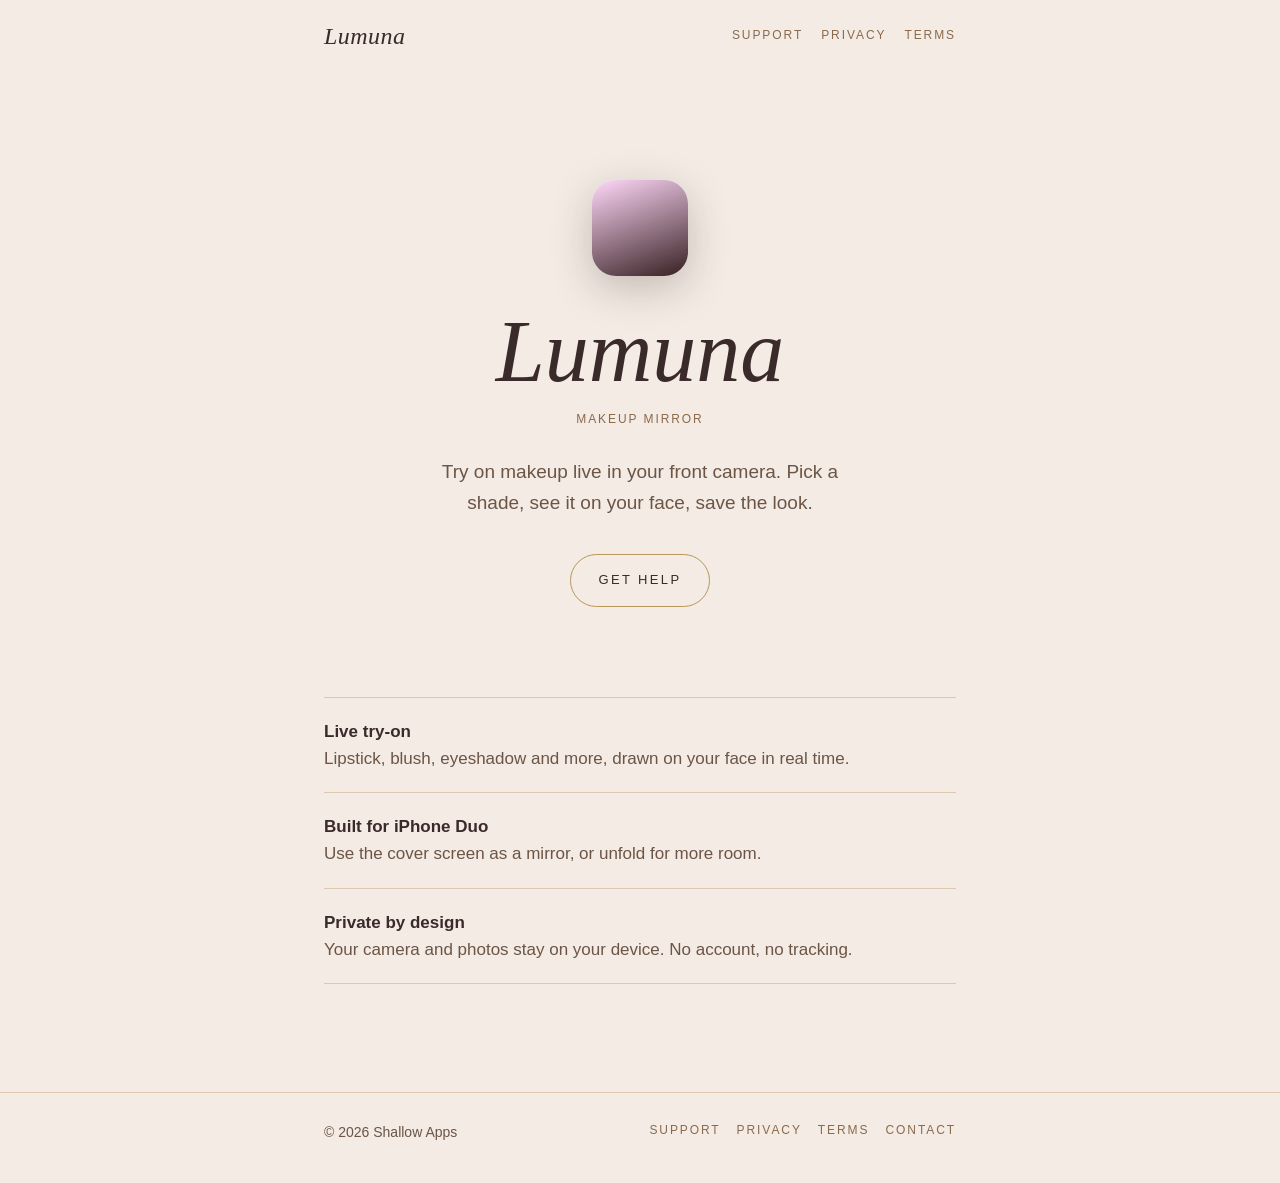
==== index.html @ ab829758 "Add Lumuna landing, privacy, terms and support pages Co-Authored-By: Claude Opus 5.5 <noreply@anthro" ====
<!doctype html>
<html lang="en">
<head>
  <meta charset="utf-8">
  <meta name="viewport" content="width=device-width, initial-scale=1">
  <title>Lumuna – Makeup Mirror</title>
  <meta name="description" content="Lumuna is a makeup mirror for iPhone. Try on makeup live with your front camera.">
  <meta name="theme-color" content="#F3EBE4" media="(prefers-color-scheme: light)">
  <meta name="theme-color" content="#141014" media="(prefers-color-scheme: dark)">
  <link rel="stylesheet" href="/style.css">
</head>
<body>
  <header>
    <div class="wrap">
      <a class="wordmark" href="/">Lumuna</a>
      <nav>
        <a href="/support/">Support</a>
        <a href="/privacy/">Privacy</a>
        <a href="/terms/">Terms</a>
      </nav>
    </div>
  </header>
  <main>
    <section class="hero wrap">
      <div class="mark" aria-hidden="true"></div>
      <h1>Lumuna</h1>
      <span class="caps">Makeup Mirror</span>
      <p>Try on makeup live in your front camera. Pick a shade, see it on your face, save the look.</p>
      <a class="pill" href="/support/">Get help</a>
    </section>
    <section class="wrap">
      <ul class="features">
        <li><strong>Live try-on</strong>Lipstick, blush, eyeshadow and more, drawn on your face in real time.</li>
        <li><strong>Built for iPhone Duo</strong>Use the cover screen as a mirror, or unfold for more room.</li>
        <li><strong>Private by design</strong>Your camera and photos stay on your device. No account, no tracking.</li>
      </ul>
    </section>
  </main>
  <footer>
    <div class="wrap">
      <span>&copy; 2026 Shallow Apps</span>
      <nav>
        <a href="/support/">Support</a>
        <a href="/privacy/">Privacy</a>
        <a href="/terms/">Terms</a>
        <a href="mailto:contact@shallowapps.com">Contact</a>
      </nav>
    </div>
  </footer>
</body>
</html>
---- style.css ----
:root {
  --screen: #F3EBE4;
  --surface: #EDE1D8;
  --ink: #3A2A2A;
  --body: #6B5546;
  --muted: #8A6A4A;
  --rim: #B8975A;
  --line: rgba(184, 151, 90, 0.4);
  color-scheme: light dark;
}

@media (prefers-color-scheme: dark) {
  :root {
    --screen: #141014;
    --surface: #231B20;
    --ink: #FFFFFF;
    --body: rgba(255, 255, 255, 0.72);
    --muted: rgba(255, 255, 255, 0.6);
    --rim: #F06AA8;
    --line: rgba(255, 255, 255, 0.18);
  }
}

* { box-sizing: border-box; }

html { -webkit-text-size-adjust: 100%; }

body {
  margin: 0;
  background: var(--screen);
  color: var(--body);
  font: 17px/1.6 -apple-system, BlinkMacSystemFont, "SF Pro Text", "Helvetica Neue", Arial, sans-serif;
  min-height: 100vh;
  display: flex;
  flex-direction: column;
}

a { color: var(--ink); text-decoration-color: var(--rim); text-underline-offset: 3px; }
a:hover { color: var(--rim); }

.wrap { width: 100%; max-width: 680px; margin: 0 auto; padding: 0 24px; }

/* Header */
header { padding: 24px 0; }
header .wrap { display: flex; align-items: center; justify-content: space-between; gap: 16px; }
.wordmark {
  font: italic 500 24px/1 "New York", "Iowan Old Style", Georgia, serif;
  color: var(--ink);
  text-decoration: none;
  letter-spacing: 0.02em;
}
nav { display: flex; gap: 18px; flex-wrap: wrap; }
nav a, .caps {
  font-size: 12px;
  font-weight: 500;
  letter-spacing: 0.16em;
  text-transform: uppercase;
  color: var(--muted);
  text-decoration: none;
}
nav a[aria-current="page"], nav a:hover { color: var(--ink); }

main { flex: 1; }

/* Home */
.hero { text-align: center; padding: 12vh 0 10vh; }
.hero .mark {
  width: 96px; height: 96px; margin: 0 auto 32px;
  border-radius: 24px;
  background: linear-gradient(160deg, #FFD8F9, #372022);
  box-shadow: 0 12px 40px rgba(58, 42, 42, 0.25);
}
.hero h1 {
  margin: 0;
  font: italic 500 clamp(52px, 12vw, 88px)/1 "New York", "Iowan Old Style", Georgia, serif;
  color: var(--ink);
}
.hero .caps { display: block; margin-top: 14px; }
.hero p { max-width: 440px; margin: 28px auto 36px; font-size: 19px; }
.pill {
  display: inline-block;
  padding: 15px 28px;
  border: 1px solid var(--rim);
  border-radius: 999px;
  font-size: 13px; font-weight: 500; letter-spacing: 0.18em; text-transform: uppercase;
  color: var(--ink); text-decoration: none;
}
.pill:hover { background: var(--surface); color: var(--ink); }

.features { list-style: none; padding: 0; margin: 0 0 12vh; border-top: 1px solid var(--line); }
.features li { padding: 20px 0; border-bottom: 1px solid var(--line); }
.features strong { display: block; color: var(--ink); font-weight: 600; }

/* Documents */
.doc { padding: 32px 0 72px; }
.doc h1 {
  margin: 0 0 6px;
  font: italic 500 44px/1.1 "New York", "Iowan Old Style", Georgia, serif;
  color: var(--ink);
}
.doc .updated { margin: 0 0 40px; }
.doc h2 {
  margin: 40px 0 8px;
  font-size: 13px; font-weight: 600; letter-spacing: 0.14em; text-transform: uppercase;
  color: var(--ink);
}
.doc ul { padding-left: 20px; }
.doc li { margin: 6px 0; }

.contact {
  margin: 8px 0 32px;
  padding: 24px;
  background: var(--surface);
  border-radius: 22px;
}
.contact strong { display: block; color: var(--ink); margin-bottom: 4px; }

details { border-bottom: 1px solid var(--line); padding: 16px 0; }
details:first-of-type { border-top: 1px solid var(--line); }
summary { cursor: pointer; color: var(--ink); font-weight: 500; list-style: none; }
summary::-webkit-details-marker { display: none; }
summary::after { content: "+"; float: right; color: var(--rim); }
details[open] summary::after { content: "−"; }
details p { margin: 10px 0 0; }

/* Footer */
footer { border-top: 1px solid var(--line); padding: 28px 0 40px; font-size: 14px; }
footer .wrap { display: flex; justify-content: space-between; gap: 16px; flex-wrap: wrap; }
footer nav { gap: 16px; }
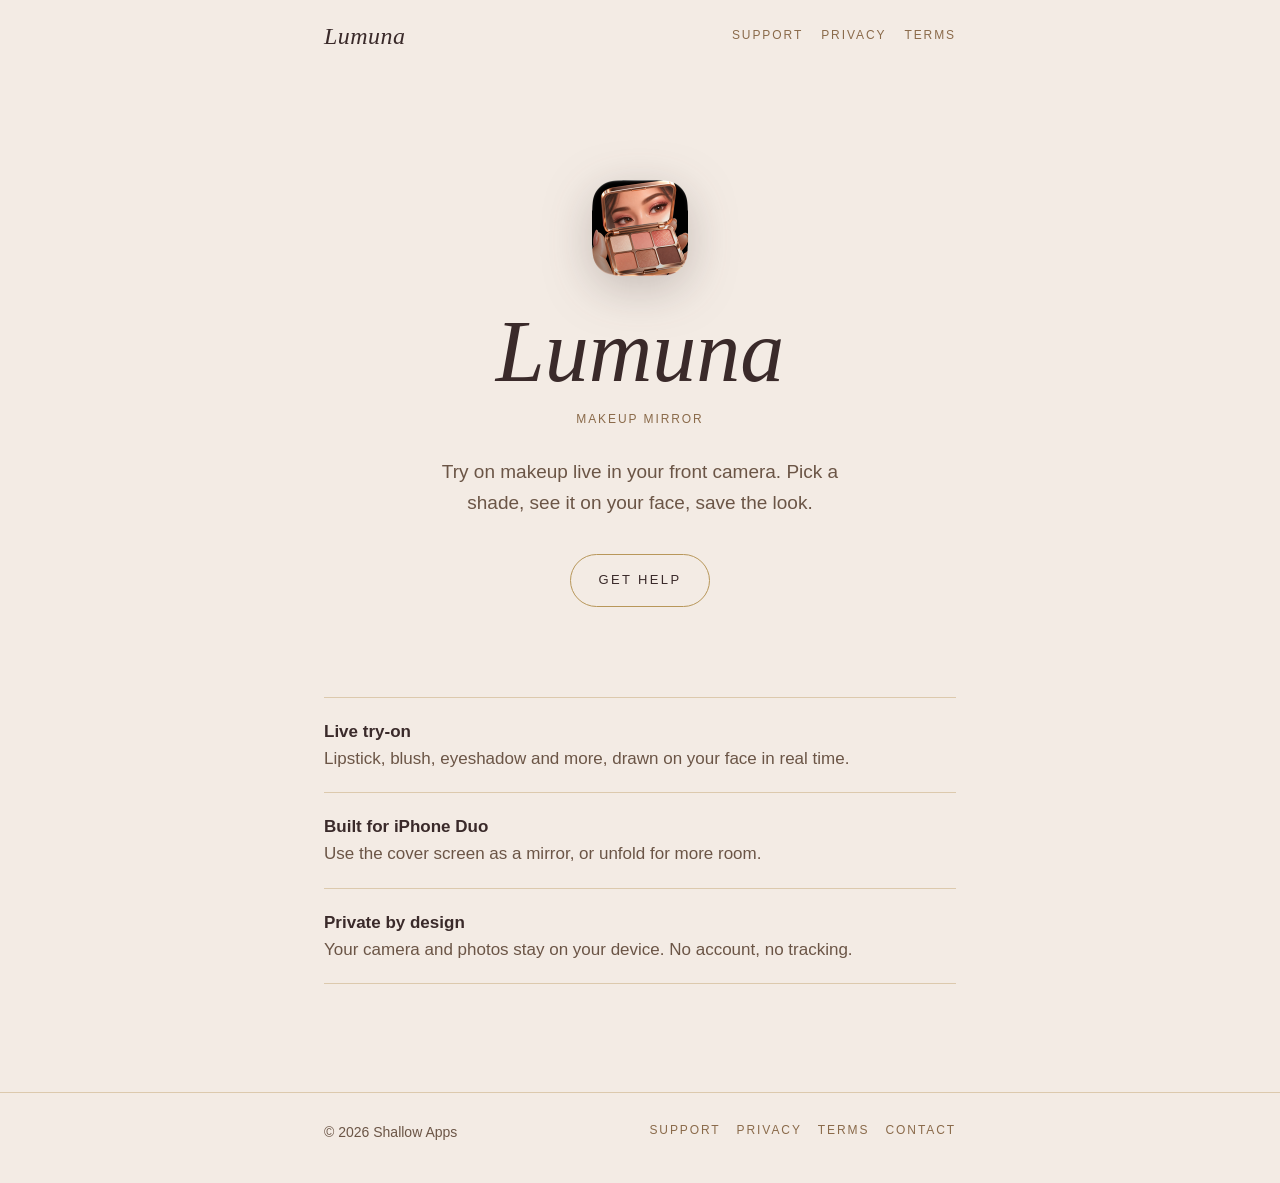
==== commit 175623ec: "Update app icon" ====
--- a/index.html
+++ b/index.html
@@ -7,26 +7,38 @@
   <meta name="description" content="Lumuna is a makeup mirror for iPhone. Try on makeup live with your front camera.">
   <meta name="theme-color" content="#F3EBE4" media="(prefers-color-scheme: light)">
   <meta name="theme-color" content="#141014" media="(prefers-color-scheme: dark)">
-  <link rel="stylesheet" href="/style.css">
+  <link rel="canonical" href="https://lumuna.app/">
+  <link rel="icon" type="image/png" sizes="32x32" href="/icons/icon-32.png">
+  <link rel="icon" type="image/png" sizes="192x192" href="/icons/icon-192.png">
+  <link rel="apple-touch-icon" href="/apple-touch-icon.png">
+  <meta property="og:type" content="website">
+  <meta property="og:site_name" content="Lumuna">
+  <meta property="og:title" content="Lumuna – Makeup Mirror">
+  <meta property="og:description" content="Try on makeup live with your iPhone's front camera. Private by design.">
+  <meta property="og:url" content="https://lumuna.app/">
+  <meta property="og:image" content="https://lumuna.app/icons/icon-512.png">
+  <meta name="twitter:card" content="summary">
+  <link rel="stylesheet" href="style.css">
 </head>
 <body>
   <header>
     <div class="wrap">
-      <a class="wordmark" href="/">Lumuna</a>
+      <a class="wordmark" href="#">Lumuna</a>
       <nav>
-        <a href="/support/">Support</a>
-        <a href="/privacy/">Privacy</a>
-        <a href="/terms/">Terms</a>
+        <a href="#support">Support</a>
+        <a href="#privacy">Privacy</a>
+        <a href="#terms">Terms</a>
       </nav>
     </div>
   </header>
   <main>
+    <div id="home">
     <section class="hero wrap">
-      <div class="mark" aria-hidden="true"></div>
+      <img class="mark" src="icons/icon-192.png" srcset="icons/icon-192.png 2x, icons/icon-288.png 3x" width="96" height="96" alt="">
       <h1>Lumuna</h1>
       <span class="caps">Makeup Mirror</span>
       <p>Try on makeup live in your front camera. Pick a shade, see it on your face, save the look.</p>
-      <a class="pill" href="/support/">Get help</a>
+      <a class="pill" href="#support">Get help</a>
     </section>
     <section class="wrap">
       <ul class="features">
@@ -35,17 +47,141 @@
         <li><strong>Private by design</strong>Your camera and photos stay on your device. No account, no tracking.</li>
       </ul>
     </section>
+
+    </div>
+    <article id="support" class="doc wrap">
+      <h1>Support</h1>
+      <p class="updated caps">We're here to help</p>
+
+      <div class="contact">
+        <strong>Contact us</strong>
+        Email <a href="mailto:contact@shallowapps.com?subject=Lumuna%20Support">contact@shallowapps.com</a>. Tell us your device and iOS version, and we'll get back to you as soon as we can.
+      </div>
+
+      <h2>Common questions</h2>
+      <details>
+        <summary>The mirror is black or asks for the camera</summary>
+        <p>Lumuna needs the camera to show makeup on your face. Open the Settings app, go to Privacy &amp; Security &rarr; Camera, and turn on Lumuna.</p>
+      </details>
+      <details>
+        <summary>I can't save photos to my library</summary>
+        <p>Open the Settings app, go to Privacy &amp; Security &rarr; Photos &rarr; Lumuna, and allow adding photos.</p>
+      </details>
+      <details>
+        <summary>The makeup doesn't line up with my face</summary>
+        <p>Face the camera in good, even light and keep your whole face in view. Turning on the face guide in Lumuna's Settings helps you line up.</p>
+      </details>
+      <details>
+        <summary>Are my photos uploaded anywhere?</summary>
+        <p>No. Everything happens on your device. See our <a href="#privacy">Privacy Policy</a>.</p>
+      </details>
+      <details>
+        <summary>How do I delete my photos?</summary>
+        <p>In Lumuna, open Settings and tap Delete all photos, or delete them one by one in your library. Copies saved to Photos stay there.</p>
+      </details>
+    </article>
+
+    <article id="privacy" class="doc wrap">
+      <h1>Privacy Policy</h1>
+      <p class="updated caps">Last updated October 27, 2026</p>
+
+      <p>Lumuna is made by Shallow Apps. This policy explains what happens to your information when you use the Lumuna app and this website. In short: Lumuna works entirely on your device, and we don't collect your data.</p>
+
+      <h2>Camera</h2>
+      <p>Lumuna uses your front camera to show makeup on your face in real time. Face tracking and makeup rendering happen on your device. Camera images are never uploaded, stored by us, or shared with anyone.</p>
+
+      <h2>Face data</h2>
+      <p>To place makeup, Lumuna finds points on your face, such as the outline of your lips and eyes, in each camera frame. This happens on your device, frame by frame, in memory only. Lumuna doesn't save these points, doesn't use them to identify you, and never sends them to us or anyone else. They are discarded as soon as the frame is drawn.</p>
+
+      <h2>Photos</h2>
+      <p>Photos you take are kept inside the app on your device. If you choose to save a photo, Lumuna asks for permission to add it to your photo library. Lumuna only adds photos; it does not read your existing library.</p>
+
+      <h2>What we don't collect</h2>
+      <ul>
+        <li>No account or sign-in.</li>
+        <li>No analytics, advertising, or tracking.</li>
+        <li>No personal information, face data, or images sent to us or to third parties.</li>
+      </ul>
+
+      <h2>Settings</h2>
+      <p>Your preferences, such as timer sound or default intensity, are stored on your device only.</p>
+
+      <h2>Deleting your data</h2>
+      <p>You can delete all photos from Settings in the app, or delete the app to remove everything it stored. Copies you saved to Photos stay there until you remove them.</p>
+
+      <h2>Emailing us</h2>
+      <p>If you email support, we receive your email address and whatever you include in your message. We use it only to reply to you, and we don't share it.</p>
+
+      <h2>Children</h2>
+      <p>Lumuna doesn't knowingly collect information from anyone, including children.</p>
+
+      <h2>This website</h2>
+      <p>This site doesn't use cookies or analytics. Our hosting provider may keep standard server logs, such as IP addresses, for security and reliability.</p>
+
+      <h2>Changes</h2>
+      <p>If this policy changes, we'll update this page and the date above.</p>
+
+      <h2>Contact</h2>
+      <p>Questions about privacy? Email <a href="mailto:contact@shallowapps.com">contact@shallowapps.com</a>.</p>
+    </article>
+
+    <article id="terms" class="doc wrap">
+      <h1>Terms of Use</h1>
+      <p class="updated caps">Last updated October 27, 2026</p>
+
+      <p>These terms apply to the Lumuna app and this website, made by Shallow Apps. By using Lumuna, you agree to them.</p>
+
+      <h2>Using Lumuna</h2>
+      <p>Lumuna is for personal, non-commercial use. You may not copy, modify, reverse engineer, or resell the app, except where the law allows.</p>
+
+      <h2>Virtual try-on</h2>
+      <p>Lumuna shows a digital preview of makeup. Colors and results on screen can differ from real products because of lighting, display, and skin tone. Lumuna isn't cosmetic, medical, or dermatological advice.</p>
+
+      <h2>Your content</h2>
+      <p>Photos you create belong to you. They stay on your device, and you're responsible for how you share them.</p>
+
+      <h2>App Store</h2>
+      <p>If you downloaded Lumuna from the App Store, Apple's <a href="https://www.apple.com/legal/internet-services/itunes/dev/stdeula/">Licensed Application End User License Agreement</a> also applies. Apple isn't responsible for the app or its support.</p>
+
+      <h2>Open source</h2>
+      <p>Lumuna uses open-source software, including OpenMakeupSDK (MIT), three.js (MIT) and MediaPipe Face Mesh (Apache 2.0). Their licenses are listed in the app under Settings &rarr; Open Source.</p>
+
+      <h2>No warranty</h2>
+      <p>Lumuna is provided &ldquo;as is&rdquo; without warranties of any kind. To the extent the law allows, Shallow Apps isn't liable for any indirect or consequential damages from using the app.</p>
+
+      <h2>Changes</h2>
+      <p>We may update these terms. If we do, we'll change the date above. Continuing to use Lumuna means you accept the updated terms.</p>
+
+      <h2>Contact</h2>
+      <p>Email <a href="mailto:contact@shallowapps.com">contact@shallowapps.com</a>.</p>
+    </article>
+
   </main>
   <footer>
     <div class="wrap">
       <span>&copy; 2026 Shallow Apps</span>
       <nav>
-        <a href="/support/">Support</a>
-        <a href="/privacy/">Privacy</a>
-        <a href="/terms/">Terms</a>
+        <a href="#support">Support</a>
+        <a href="#privacy">Privacy</a>
+        <a href="#terms">Terms</a>
         <a href="mailto:contact@shallowapps.com">Contact</a>
       </nav>
     </div>
   </footer>
+  <script>
+    const titles = { support: "Support", privacy: "Privacy Policy", terms: "Terms of Use" };
+    function show() {
+      const id = location.hash.slice(1);
+      const page = titles[id] && document.getElementById(id) ? id : "";
+      document.title = page ? `${titles[page]} – Lumuna` : "Lumuna – Makeup Mirror";
+      document.querySelectorAll("header nav a").forEach(a => {
+        if (page && a.hash === `#${page}`) a.setAttribute("aria-current", "page");
+        else a.removeAttribute("aria-current");
+      });
+      window.scrollTo(0, 0);
+    }
+    addEventListener("hashchange", show);
+    show();
+  </script>
 </body>
 </html>
--- a/style.css
+++ b/style.css
@@ -65,10 +65,9 @@
 /* Home */
 .hero { text-align: center; padding: 12vh 0 10vh; }
 .hero .mark {
+  display: block;
   width: 96px; height: 96px; margin: 0 auto 32px;
-  border-radius: 24px;
-  background: linear-gradient(160deg, #FFD8F9, #372022);
-  box-shadow: 0 12px 40px rgba(58, 42, 42, 0.25);
+  filter: drop-shadow(0 12px 24px rgba(58, 42, 42, 0.25));
 }
 .hero h1 {
   margin: 0;
@@ -91,8 +90,10 @@
 .features li { padding: 20px 0; border-bottom: 1px solid var(--line); }
 .features strong { display: block; color: var(--ink); font-weight: 600; }
 
-/* Documents */
-.doc { padding: 32px 0 72px; }
+/* Documents: one page, the #hash picks which section shows */
+.doc { display: none; padding: 32px 0 72px; }
+.doc:target { display: block; }
+main:has(.doc:target) #home { display: none; }
 .doc h1 {
   margin: 0 0 6px;
   font: italic 500 44px/1.1 "New York", "Iowan Old Style", Georgia, serif;
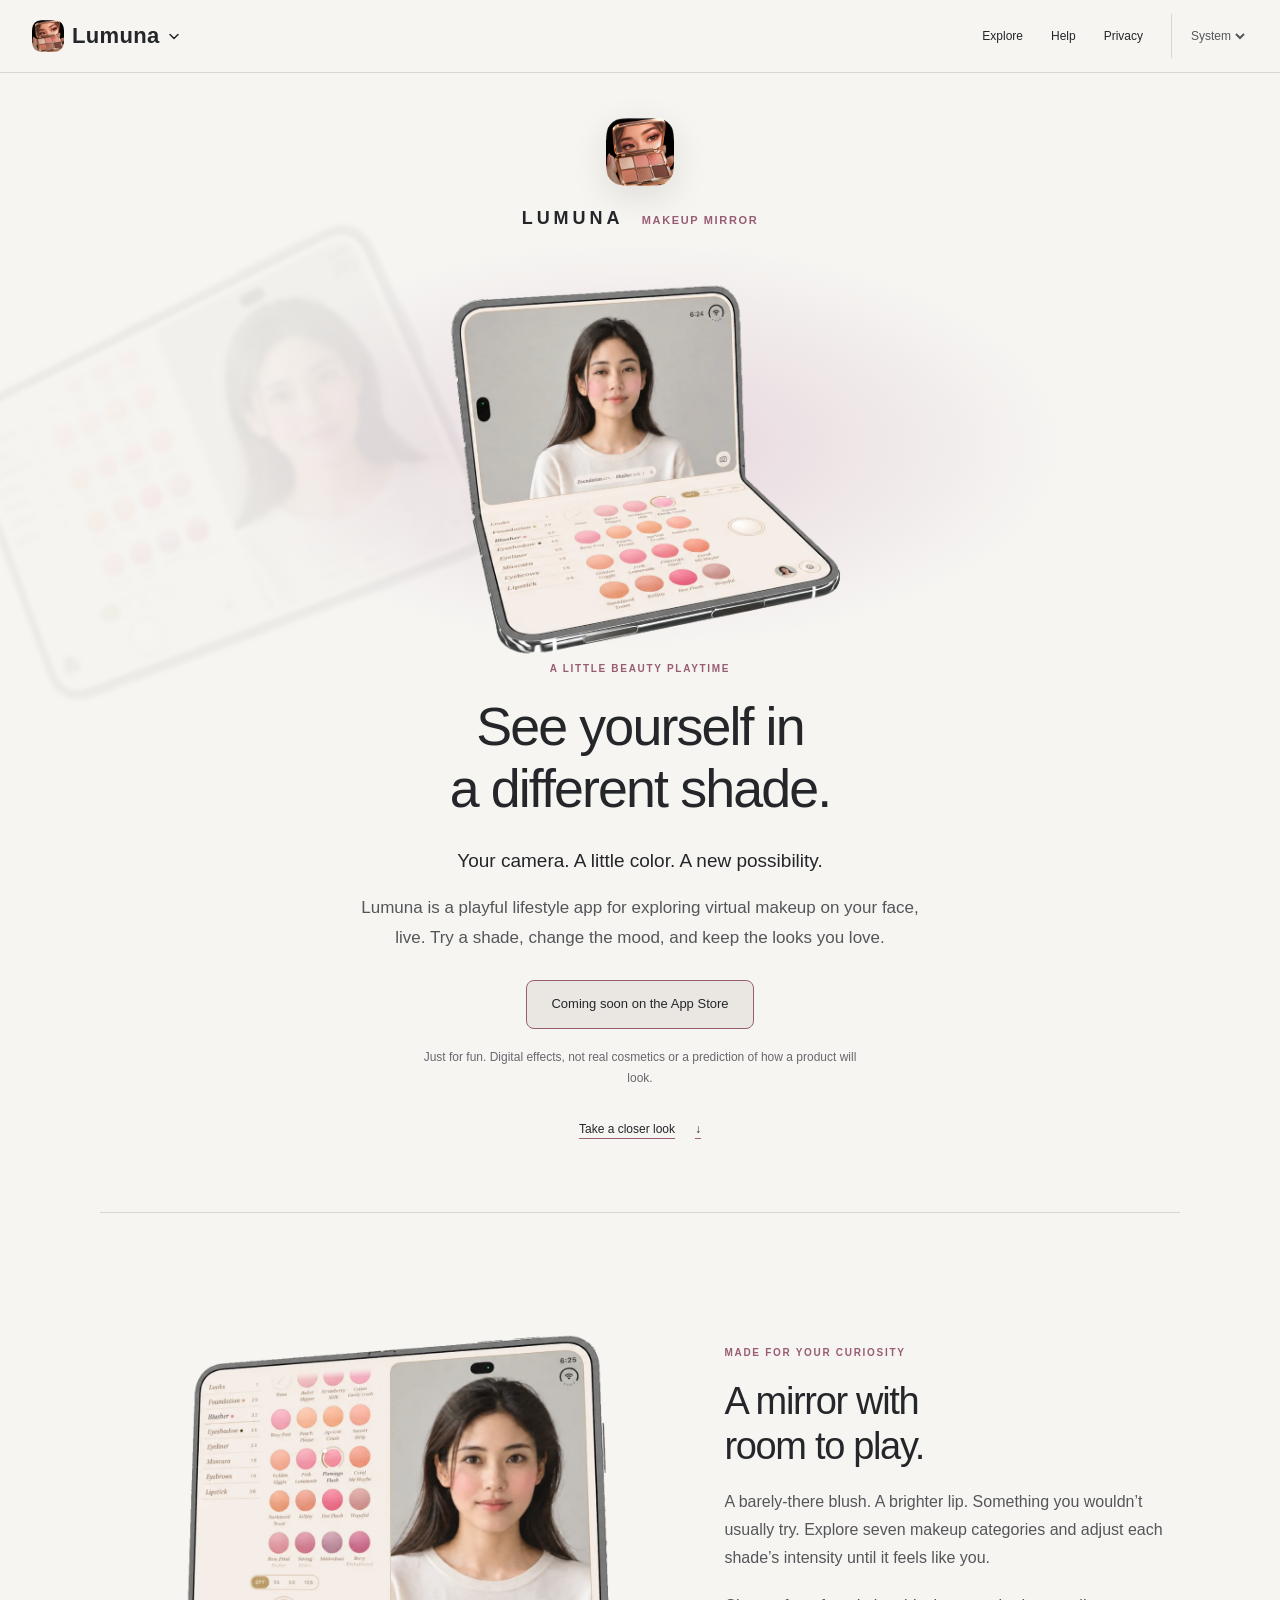
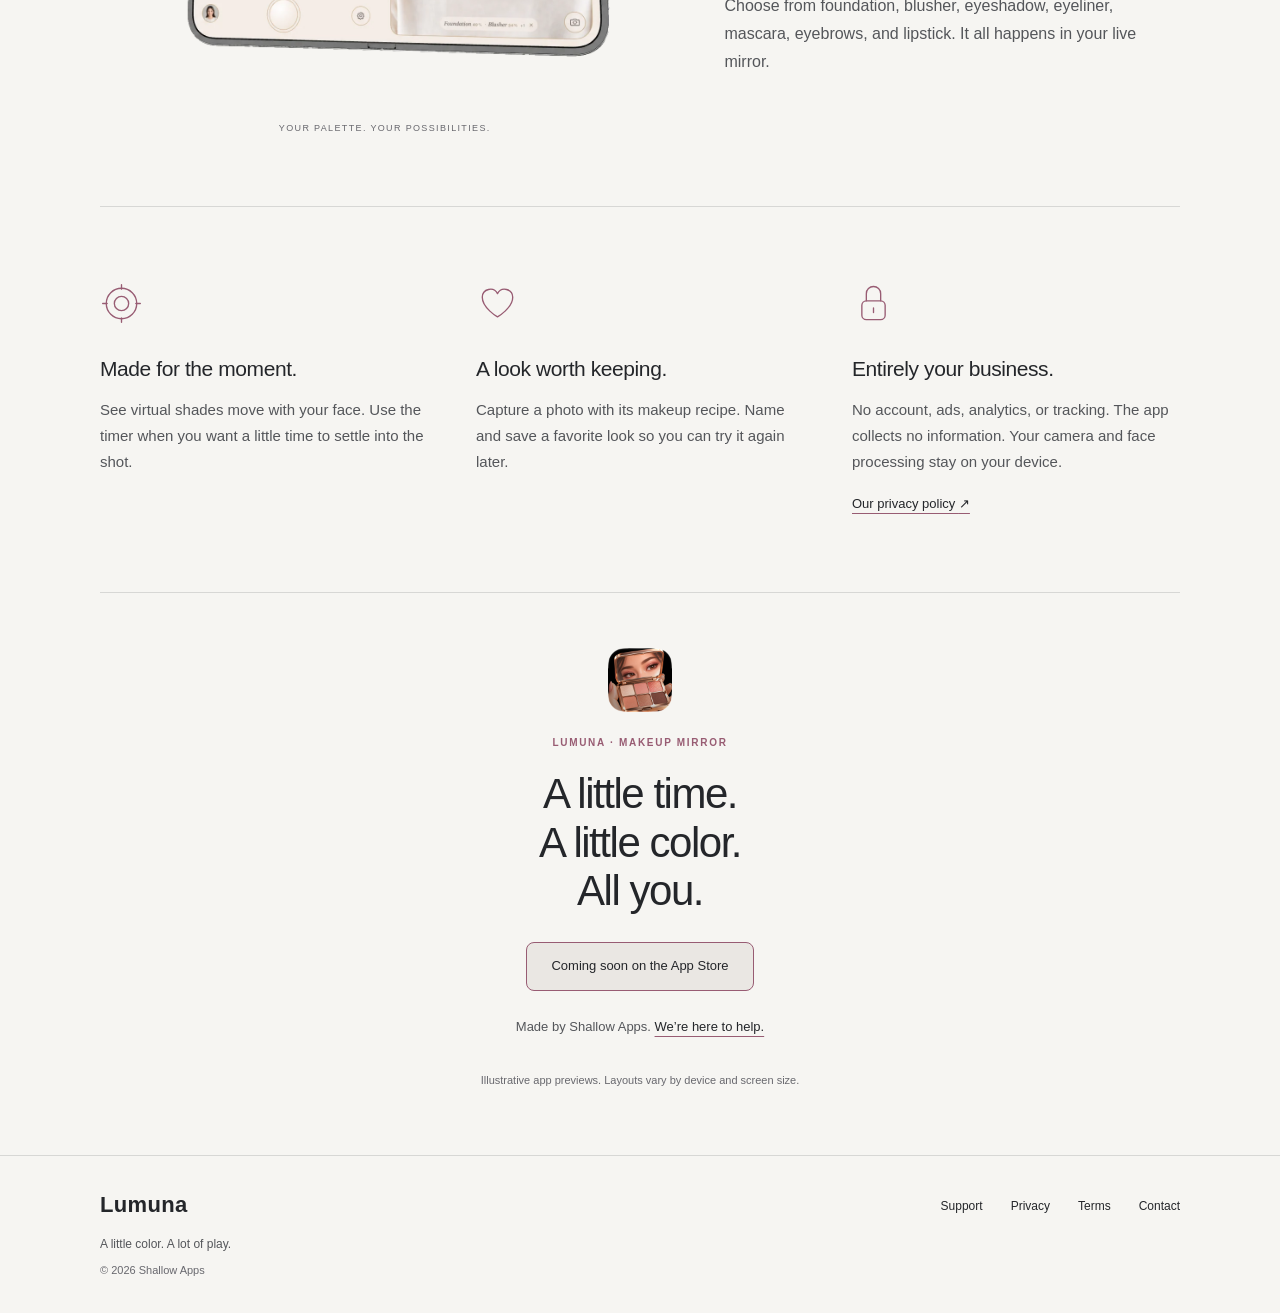
==== commit 676e5dc8: "Landing Page 'Lumuna'" ====
--- a/index.html
+++ b/index.html
@@ -2,55 +2,80 @@
 <html lang="en">
 <head>
   <meta charset="utf-8">
+  <meta http-equiv="Content-Security-Policy" content="default-src 'none'; script-src 'self' 'sha256-WwriBcG8TZg32TJzwABdgFGZcWc98t1c5sJ4yyo5FBg='; style-src 'self'; img-src 'self'; connect-src 'none'; object-src 'none'; base-uri 'none'; form-action 'none'; frame-src 'none'">
   <meta name="viewport" content="width=device-width, initial-scale=1">
-  <title>Lumuna – Makeup Mirror</title>
-  <meta name="description" content="Lumuna is a makeup mirror for iPhone. Try on makeup live with your front camera.">
-  <meta name="theme-color" content="#F3EBE4" media="(prefers-color-scheme: light)">
-  <meta name="theme-color" content="#141014" media="(prefers-color-scheme: dark)">
+  <title>Lumuna — Virtual Makeup Mirror for iPhone</title>
+  <meta name="description" content="Lumuna is a playful lifestyle app for iPhone. Have fun with virtual makeup effects in your live mirror.">
+  <meta name="theme-color" content="#f6f5f2" media="(prefers-color-scheme: light)">
+  <meta name="theme-color" content="#0d1011" media="(prefers-color-scheme: dark)">
   <link rel="canonical" href="https://lumuna.app/">
-  <link rel="icon" type="image/png" sizes="32x32" href="/icons/icon-32.png">
-  <link rel="icon" type="image/png" sizes="192x192" href="/icons/icon-192.png">
-  <link rel="apple-touch-icon" href="/apple-touch-icon.png">
+  <link rel="icon" type="image/png" sizes="32x32" href="icons/icon-32.png">
+  <link rel="icon" type="image/png" sizes="192x192" href="icons/icon-192.png">
+  <link rel="apple-touch-icon" href="apple-touch-icon.png">
   <meta property="og:type" content="website">
   <meta property="og:site_name" content="Lumuna">
-  <meta property="og:title" content="Lumuna – Makeup Mirror">
-  <meta property="og:description" content="Try on makeup live with your iPhone's front camera. Private by design.">
+  <meta property="og:title" content="Lumuna — Virtual Makeup Mirror for iPhone">
+  <meta property="og:description" content="A little beauty playtime. Explore virtual makeup effects in your live mirror, privately on your device.">
   <meta property="og:url" content="https://lumuna.app/">
-  <meta property="og:image" content="https://lumuna.app/icons/icon-512.png">
-  <meta name="twitter:card" content="summary">
+  <meta property="og:image" content="https://lumuna.app/images/hands-free.webp">
+  <meta property="og:image:width" content="1586">
+  <meta property="og:image:height" content="992">
+  <meta property="og:image:alt" content="Lumuna virtual makeup mirror on a folded phone">
+  <meta property="og:locale" content="en_US">
+  <meta name="twitter:card" content="summary_large_image">
+  <meta name="twitter:title" content="Lumuna — Virtual Makeup Mirror for iPhone">
+  <meta name="twitter:description" content="A playful lifestyle app for exploring virtual makeup live. Coming soon to the App Store.">
+  <meta name="twitter:image" content="https://lumuna.app/images/hands-free.webp">
+  <meta name="twitter:image:alt" content="Lumuna virtual makeup mirror on a folded phone">
+  <meta name="robots" content="index, follow, max-image-preview:large">
+  <meta name="referrer" content="no-referrer">
+  <script src="theme.js"></script>
   <link rel="stylesheet" href="style.css">
+  <script src="site.js" defer></script>
+  <script type="application/ld+json">{"@context":"https://schema.org","@type":"WebSite","name":"Lumuna","url":"https://lumuna.app/","description":"A playful virtual makeup mirror for iPhone. Coming soon to the App Store.","publisher":{"@type":"Organization","@id":"https://shallowapps.com/#organization","name":"ShallowApps","url":"https://shallowapps.com/"},"@id":"https://lumuna.app/#website"}</script>
+  <script src="app-menu.js" defer></script>
 </head>
 <body>
+  <a class="skip-link" href="#main">Skip to content</a>
   <header>
-    <div class="wrap">
-      <a class="wordmark" href="#">Lumuna</a>
-      <nav>
-        <a href="#support">Support</a>
-        <a href="#privacy">Privacy</a>
-        <a href="#terms">Terms</a>
+    <div class="wrap header-inner">
+      <details class="app-selector">
+        <summary><img class="app-trigger-icon" src="icons/icon-192.png" alt="" width="32" height="32"><span class="wordmark">Lumuna</span><svg class="app-chevron" width="12" height="12" viewBox="0 0 12 12" fill="none" aria-hidden="true"><path d="M2 4.5l4 4 4-4" stroke="currentColor" stroke-width="1.5" stroke-linecap="round" stroke-linejoin="round"/></svg></summary>
+        <div class="app-menu" aria-label="Our apps">
+          <a href="https://shallowapps.com/"><img src="icons/shallowapps-icon.png" alt="" width="44" height="44"><span><strong>ShallowApps</strong><small>The studio</small></span></a>
+          <div class="app-menu-children">
+            <a href="https://shallowtv.com/"><img src="icons/shallowtv-icon.png" alt="" width="44" height="44"><span><strong>ShallowTV</strong><small>Native IPTV player</small></span></a>
+            <a href="https://shallowapps.com/streamline"><img src="icons/streamline-icon.png" alt="" width="44" height="44"><span><strong>Streamline</strong><small>M3U playlist editor</small></span></a>
+            <a href="https://lumuna.app/" aria-current="page"><img src="icons/icon-192.png" alt="" width="44" height="44"><span><strong>LUMUNA</strong><small>Virtual makeup mirror</small></span></a>
+          </div>
+        </div>
+      </details>
+      <nav aria-label="Main navigation">
+        <a href="#explore">Explore</a><a href="#support">Help</a><a href="#privacy">Privacy</a>
       </nav>
+      <label class="theme-control"><span class="sr-only">Appearance</span><select id="theme" aria-label="Appearance"><option value="system">System</option><option value="light">Light</option><option value="dark">Dark</option></select></label>
     </div>
   </header>
-  <main>
+  <main id="main" tabindex="-1">
     <div id="home">
-    <section class="hero wrap">
-      <img class="mark" src="icons/icon-192.png" srcset="icons/icon-192.png 2x, icons/icon-288.png 3x" width="96" height="96" alt="">
-      <h1>Lumuna</h1>
-      <span class="caps">Makeup Mirror</span>
-      <p>Try on makeup live in your front camera. Pick a shade, see it on your face, save the look.</p>
-      <a class="pill" href="#support">Get help</a>
-    </section>
-    <section class="wrap">
-      <ul class="features">
-        <li><strong>Live try-on</strong>Lipstick, blush, eyeshadow and more, drawn on your face in real time.</li>
-        <li><strong>Built for iPhone Duo</strong>Use the cover screen as a mirror, or unfold for more room.</li>
-        <li><strong>Private by design</strong>Your camera and photos stay on your device. No account, no tracking.</li>
-      </ul>
-    </section>
-
+      <section class="hero" aria-labelledby="hero-title">
+        <div class="hero-brand"><img src="icons/icon-192.png" width="68" height="68" alt=""><p>LUMUNA <span>MAKEUP MIRROR</span></p></div>
+        <div class="hero-stage"><div class="halo"></div><img class="background-device" src="images/more-room.webp" width="1586" height="992" alt=""><img class="main-device" src="images/hands-free.webp" width="1586" height="992" alt="Lumuna on a partially folded phone with a live mirror above the virtual makeup palette" fetchpriority="high"></div>
+        <div class="hero-description wrap"><p class="eyebrow">A LITTLE BEAUTY PLAYTIME</p><h1 id="hero-title">See yourself in<br>a different shade.</h1><p class="hero-intro">Your camera. A little color. A new possibility.</p><p class="hero-body">Lumuna is a playful lifestyle app for exploring virtual makeup on your face, live. Try a shade, change the mood, and keep the looks you love.</p><span class="coming-soon">Coming soon on the App Store</span><p class="fine-print">Just for fun. Digital effects, not real cosmetics or a prediction of how a product will look.</p><a class="explore-link" href="#explore">Take a closer look <span aria-hidden="true">↓</span></a></div>
+      </section>
+      <section id="explore" class="product-story wrap" aria-labelledby="explore-title">
+        <div class="story-image reveal"><img src="images/more-room.webp" width="1586" height="992" loading="lazy" alt="Lumuna’s expanded layout, with a full shade palette beside the live makeup mirror"><span>YOUR PALETTE. YOUR POSSIBILITIES.</span></div>
+        <div class="story-copy"><p class="eyebrow">MADE FOR YOUR CURIOSITY</p><h2 id="explore-title">A mirror with<br>room to play.</h2><p>A barely-there blush. A brighter lip. Something you wouldn’t usually try. Explore seven makeup categories and adjust each shade’s intensity until it feels like you.</p><p>Choose from foundation, blusher, eyeshadow, eyeliner, mascara, eyebrows, and lipstick. It all happens in your live mirror.</p></div>
+      </section>
+      <section class="features wrap" aria-label="Lumuna features">
+        <article class="feature reveal"><svg viewBox="0 0 48 48" aria-hidden="true"><circle cx="24" cy="24" r="17"/><circle cx="24" cy="24" r="8"/><path d="M24 3v5M24 40v5M3 24h5M40 24h5"/></svg><h2>Made for the moment.</h2><p>See virtual shades move with your face. Use the timer when you want a little time to settle into the shot.</p></article>
+        <article class="feature reveal"><svg viewBox="0 0 48 48" aria-hidden="true"><path d="M24 39S7 29 7 17a9 9 0 0 1 17-4 9 9 0 0 1 17 4c0 12-17 22-17 22Z"/></svg><h2>A look worth keeping.</h2><p>Capture a photo with its makeup recipe. Name and save a favorite look so you can try it again later.</p></article>
+        <article class="feature reveal"><svg viewBox="0 0 48 48" aria-hidden="true"><rect x="11" y="21" width="26" height="21" rx="5"/><path d="M16 21v-8a8 8 0 0 1 16 0v8M24 29v5"/></svg><h2>Entirely your business.</h2><p>No account, ads, analytics, or tracking. The app collects no information. Your camera and face processing stay on your device.</p><a href="#privacy">Our privacy policy <span aria-hidden="true">↗</span></a></article>
+      </section>
+      <section class="closing wrap" aria-labelledby="closing-title"><img src="icons/icon-192.png" width="64" height="64" alt="" loading="lazy"><p class="eyebrow">LUMUNA · MAKEUP MIRROR</p><h2 id="closing-title">A little time.<br>A little color.<br>All you.</h2><span class="coming-soon">Coming soon on the App Store</span><p class="closing-help">Made by Shallow Apps. <a href="#support">We’re here to help.</a></p><p class="preview-note">Illustrative app previews. Layouts vary by device and screen size.</p></section>
     </div>
     <article id="support" class="doc wrap">
-      <h1>Support</h1>
+      <a class="back-link" href="#home">← Back to Lumuna</a><p class="eyebrow">A little guidance</p><h1>Here to help.</h1>
       <p class="updated caps">We're here to help</p>
 
       <div class="contact">
@@ -59,6 +84,11 @@
       </div>
 
       <h2>Common questions</h2>
+      <details><summary>When can I get Lumuna?</summary><p>Lumuna is coming soon to the App Store.</p></details>
+      <details><summary>Is this real makeup or a cosmetic product simulator?</summary><p>No. Lumuna is a playful lifestyle app, like a little beauty toy for your camera. The makeup is a digital effect for fun and self-expression. It does not apply real cosmetics or predict how a particular product will look on your skin.</p></details>
+      <details><summary>How do I try a shade or change its intensity?</summary><p>Choose a makeup category and tap a shade. Adjust its intensity to soften or build the effect. Choose None in that category to remove it. Settings → Default intensities controls how strong newly applied makeup starts.</p></details>
+      <details><summary>How do I save a look for later?</summary><p>Take a photo with makeup applied, then choose Save look from the photo’s menu and give it a name. Your saved look keeps the makeup recipe so you can use it again.</p></details>
+      <details><summary>Can I share a photo?</summary><p>Open a photo and use the share action, or save a copy to your photo library. Nothing is shared automatically; you choose the destination.</p></details>
       <details>
         <summary>The mirror is black or asks for the camera</summary>
         <p>Lumuna needs the camera to show makeup on your face. Open the Settings app, go to Privacy &amp; Security &rarr; Camera, and turn on Lumuna.</p>
@@ -73,50 +103,52 @@
       </details>
       <details>
         <summary>Are my photos uploaded anywhere?</summary>
-        <p>No. Everything happens on your device. See our <a href="#privacy">Privacy Policy</a>.</p>
+        <p>Lumuna does not upload your camera feed or kept photos to our servers. You can choose to export or share a photo; your device’s backup and photo-sync settings may also apply. See our <a href="#privacy">Privacy Policy</a>.</p>
       </details>
       <details>
         <summary>How do I delete my photos?</summary>
-        <p>In Lumuna, open Settings and tap Delete all photos, or delete them one by one in your library. Copies saved to Photos stay there.</p>
+        <p>In Lumuna, open Settings and tap Delete all photos, or delete them one by one in your library. Saved looks are managed separately. Copies exported to Photos or shared elsewhere stay there until you remove them.</p>
       </details>
     </article>
 
     <article id="privacy" class="doc wrap">
-      <h1>Privacy Policy</h1>
-      <p class="updated caps">Last updated October 27, 2026</p>
-
-      <p>Lumuna is made by Shallow Apps. This policy explains what happens to your information when you use the Lumuna app and this website. In short: Lumuna works entirely on your device, and we don't collect your data.</p>
+      <a class="back-link" href="#home">← Back to Lumuna</a><p class="eyebrow">Your mirror. Your privacy.</p><h1>Privacy Policy</h1>
+      <p class="updated caps">Last updated November 2, 2026</p>
+
+      <p>Lumuna is made by Shallow Apps. The Lumuna app does not collect any information about you. We do not collect, receive, or store your camera feed, photos, face data, saved looks, or usage information. All camera processing and makeup rendering happen on your device.</p>
+
+      <div class="contact privacy-promise"><strong>No data collected by the app.</strong>No account. No analytics. No ads. No tracking. Your mirror and your looks stay with you.</div>
 
       <h2>Camera</h2>
-      <p>Lumuna uses your front camera to show makeup on your face in real time. Face tracking and makeup rendering happen on your device. Camera images are never uploaded, stored by us, or shared with anyone.</p>
+      <p>Lumuna uses your front camera to show makeup on your face in real time. Face tracking and makeup rendering happen on your device. The live camera feed is not uploaded to or stored by Shallow Apps. Photos are exported or shared only when you choose those actions.</p>
 
       <h2>Face data</h2>
-      <p>To place makeup, Lumuna finds points on your face, such as the outline of your lips and eyes, in each camera frame. This happens on your device, frame by frame, in memory only. Lumuna doesn't save these points, doesn't use them to identify you, and never sends them to us or anyone else. They are discarded as soon as the frame is drawn.</p>
+      <p>To place makeup, Lumuna finds points on your face, such as the outline of your lips and eyes, in each camera frame. This happens on your device, frame by frame, in memory only. Lumuna doesn't save these points, doesn't use them to identify you, and never sends them to us or anyone else. They are used transiently for the live preview and are not saved with your photos.</p>
 
       <h2>Photos</h2>
-      <p>Photos you take are kept inside the app on your device. If you choose to save a photo, Lumuna asks for permission to add it to your photo library. Lumuna only adds photos; it does not read your existing library.</p>
+      <p>Photos you keep, their makeup recipes, and your saved looks are stored inside the app on your device. Where available, a photo without makeup is also kept for comparison. If you choose to save a photo, Lumuna asks for permission to add it to your photo library. Lumuna requests add-only access; it does not read your existing library. If you use the share action, the photo is passed to the destination you choose. Exported or shared copies are then subject to that service’s settings and policies, including any photo-library sync you have enabled.</p>
 
       <h2>What we don't collect</h2>
       <ul>
         <li>No account or sign-in.</li>
         <li>No analytics, advertising, or tracking.</li>
-        <li>No personal information, face data, or images sent to us or to third parties.</li>
+        <li>No collection of personal information, face landmarks, photos, or app usage information.</li>
       </ul>
 
       <h2>Settings</h2>
-      <p>Your preferences, such as timer sound or default intensity, are stored on your device only.</p>
+      <p>Your preferences, such as timer sound or default intensity, are stored locally. App files may also be included in device backups according to your system settings; Lumuna does not operate a cloud storage service.</p>
 
       <h2>Deleting your data</h2>
-      <p>You can delete all photos from Settings in the app, or delete the app to remove everything it stored. Copies you saved to Photos stay there until you remove them.</p>
-
-      <h2>Emailing us</h2>
-      <p>If you email support, we receive your email address and whatever you include in your message. We use it only to reply to you, and we don't share it.</p>
+      <p>You can delete individual photos in the app’s library, delete all photos from Settings, and remove saved looks separately. Deleting all photos does not delete your saved looks. Deleting the app removes its local data; backups are managed through your device or backup service. Copies you saved to Photos stay there until you remove them.</p>
+
+      <h2>If you choose to contact support</h2>
+      <p>The app does not collect contact information. If you separately choose to email support, we receive your email address and whatever you include in your message. We use it only to reply to you, and we don't share it.</p>
 
       <h2>Children</h2>
       <p>Lumuna doesn't knowingly collect information from anyone, including children.</p>
 
       <h2>This website</h2>
-      <p>This site doesn't use cookies or analytics. Our hosting provider may keep standard server logs, such as IP addresses, for security and reliability.</p>
+      <p>This site doesn't use analytics or tracking cookies. If you choose a light or dark appearance, that preference is saved in your browser’s local storage. Choosing System clears the saved preference. Fonts and preview images are served with the site. Our hosting provider may keep standard server logs, such as IP addresses, for security and reliability.</p>
 
       <h2>Changes</h2>
       <p>If this policy changes, we'll update this page and the date above.</p>
@@ -126,7 +158,7 @@
     </article>
 
     <article id="terms" class="doc wrap">
-      <h1>Terms of Use</h1>
+      <a class="back-link" href="#home">← Back to Lumuna</a><p class="eyebrow">The details</p><h1>Terms of Use</h1>
       <p class="updated caps">Last updated October 27, 2026</p>
 
       <p>These terms apply to the Lumuna app and this website, made by Shallow Apps. By using Lumuna, you agree to them.</p>
@@ -135,7 +167,7 @@
       <p>Lumuna is for personal, non-commercial use. You may not copy, modify, reverse engineer, or resell the app, except where the law allows.</p>
 
       <h2>Virtual try-on</h2>
-      <p>Lumuna shows a digital preview of makeup. Colors and results on screen can differ from real products because of lighting, display, and skin tone. Lumuna isn't cosmetic, medical, or dermatological advice.</p>
+      <p>Lumuna is a playful lifestyle app for entertainment and self-expression. Its virtual makeup effects are not real cosmetics and do not predict the results of any particular cosmetic product. Colors and results on screen can differ from real products because of lighting, display, and skin tone. Lumuna isn't cosmetic, medical, or dermatological advice.</p>
 
       <h2>Your content</h2>
       <p>Photos you create belong to you. They stay on your device, and you're responsible for how you share them.</p>
@@ -159,8 +191,8 @@
   </main>
   <footer>
     <div class="wrap">
-      <span>&copy; 2026 Shallow Apps</span>
-      <nav>
+      <div><a class="wordmark" href="#home">Lumuna</a><p>A little color. A lot of play.</p><span>&copy; 2026 Shallow Apps</span></div>
+      <nav aria-label="Footer navigation">
         <a href="#support">Support</a>
         <a href="#privacy">Privacy</a>
         <a href="#terms">Terms</a>
@@ -168,20 +200,5 @@
       </nav>
     </div>
   </footer>
-  <script>
-    const titles = { support: "Support", privacy: "Privacy Policy", terms: "Terms of Use" };
-    function show() {
-      const id = location.hash.slice(1);
-      const page = titles[id] && document.getElementById(id) ? id : "";
-      document.title = page ? `${titles[page]} – Lumuna` : "Lumuna – Makeup Mirror";
-      document.querySelectorAll("header nav a").forEach(a => {
-        if (page && a.hash === `#${page}`) a.setAttribute("aria-current", "page");
-        else a.removeAttribute("aria-current");
-      });
-      window.scrollTo(0, 0);
-    }
-    addEventListener("hashchange", show);
-    show();
-  </script>
 </body>
 </html>
--- a/style.css
+++ b/style.css
@@ -1,130 +1,187 @@
 :root {
-  --screen: #F3EBE4;
-  --surface: #EDE1D8;
-  --ink: #3A2A2A;
-  --body: #6B5546;
-  --muted: #8A6A4A;
-  --rim: #B8975A;
-  --line: rgba(184, 151, 90, 0.4);
-  color-scheme: light dark;
+  color-scheme: light;
+  --bg: #f6f5f2;
+  --surface: #eae7e3;
+  --ink: #24262a;
+  --body: #54565a;
+  --muted: #68686e;
+  --accent: #985c73;
+  --line: #24262a25;
+  --halo: #d7b8c880;
+}
+:root[data-theme="dark"] {
+  color-scheme: dark;
+  --bg: #0d1011; --surface: #171a1d; --ink: #f5f5f6; --body: #c1c2c7;
+  --muted: #a0a2aa; --accent: #edb4cd; --line: #ffffff25; --halo: #8a54734a;
+}
+@media (prefers-color-scheme: dark) {
+  :root:not([data-theme="light"]) {
+    color-scheme: dark;
+    --bg: #0d1011; --surface: #171a1d; --ink: #f5f5f6; --body: #c1c2c7;
+    --muted: #a0a2aa; --accent: #edb4cd; --line: #ffffff25; --halo: #8a54734a;
+  }
+}
+* { box-sizing: border-box; }
+html { -webkit-text-size-adjust: 100%; scroll-behavior: smooth; scroll-padding-top: 95px; }
+body { margin: 0; background: var(--bg); color: var(--body); font: 16px/1.75 -apple-system, BlinkMacSystemFont, "Helvetica Neue", Arial, sans-serif; }
+h1, h2, p, figure { margin: 0; }
+h1, h2 { color: var(--ink); font-weight: 500; letter-spacing: -.035em; line-height: 1.16; }
+h1 { font-size: clamp(34px, 4.2vw, 54px); }
+h2 { font-size: clamp(28px, 3vw, 38px); }
+a { color: var(--ink); text-underline-offset: 5px; text-decoration-color: var(--accent); }
+a:hover { color: var(--accent); }
+button, select { font: inherit; }
+a, select { touch-action: manipulation; }
+:focus-visible { outline: 2px solid var(--accent); outline-offset: 5px; }
+img { display: block; max-width: 100%; height: auto; }
+.wrap { width: min(1080px, calc(100% - 64px)); margin-inline: auto; }
+.sr-only { position: absolute; width: 1px; height: 1px; overflow: hidden; clip-path: inset(50%); white-space: nowrap; }
+.skip-link { position: fixed; top: -90px; left: 20px; z-index: 10; background: var(--ink); color: var(--bg); padding: 10px; }
+.skip-link:focus { top: 10px; }
+header { position: sticky; top: 0; z-index: 5; background: var(--bg); border-bottom: 1px solid var(--line); }
+.wrap.header-inner { width: calc(100% - 4rem); }
+.header-inner { min-height: 72px; display: flex; align-items: center; gap: 28px; }
+.wordmark { font-size: 22px; font-weight: 650; letter-spacing: .015em; text-decoration: none; }
+nav { display: flex; gap: 28px; }
+header nav { margin-left: auto; }
+nav a { font-size: 12px; text-decoration: none; padding-block: 10px; }
+nav a[aria-current="page"] { text-decoration: underline; }
+.theme-control { border-left: 1px solid var(--line); padding-left: 15px; }
+select { font-size: 12px; border: 0; background: var(--bg); color: var(--body); min-height: 44px; cursor: pointer; }
+#home { overflow: clip; }
+.hero { text-align: center; padding: 45px 0 70px; }
+.hero-brand { position: relative; z-index: 1; }
+.hero-brand img { margin-inline: auto; border-radius: 16px; box-shadow: 0 10px 35px #0000001a; }
+.hero-brand p { color: var(--ink); font-size: 18px; letter-spacing: .22em; font-weight: 600; margin-top: 17px; }
+.hero-brand p span { color: var(--accent); font-size: 11px; letter-spacing: .15em; margin-left: 10px; }
+.hero-stage { position: relative; width: min(1050px, 100%); margin: -25px auto -20px; height: clamp(290px, 39vw, 470px); isolation: isolate; }
+.halo { position: absolute; inset: 5% 8%; background: radial-gradient(ellipse, var(--halo), transparent 68%); z-index: -1; }
+.main-device { position: absolute; width: 100%; height: 100%; object-fit: contain; z-index: 1; animation: arrive 1.1s ease-out both; }
+.background-device { position: absolute; width: 73%; left: -28%; top: 5%; opacity: .08; transform: rotate(-22deg); filter: blur(2px); pointer-events: none; }
+.hero-description { position: relative; z-index: 2; }
+.eyebrow { font-size: 10px; letter-spacing: .17em; font-weight: 600; color: var(--accent); text-transform: uppercase; margin-bottom: 18px; }
+.hero-intro { color: var(--ink); font-size: 19px; margin-top: 24px; }
+.hero-body { max-width: 570px; margin: 16px auto 28px; font-size: 17px; }
+.coming-soon { display: inline-block; padding: 12px 24px; border: 1px solid var(--accent); border-radius: 8px; color: var(--ink); background: var(--surface); font-size: 13px; font-weight: 500; }
+.fine-print { color: var(--muted); font-size: 12px; max-width: 450px; margin: 18px auto; }
+.explore-link { display: inline-flex; gap: 20px; align-items: center; font-size: 12px; margin-top: 12px; }
+.product-story { display: grid; grid-template-columns: 1.25fr 1fr; align-items: center; gap: 55px; border-block: 1px solid var(--line); padding-block: 70px; }
+.story-image { min-width: 0; position: relative; }
+.story-image img { width: 120%; max-width: none; margin-left: -10%; }
+.story-image span { display: block; text-align: center; font-size: 9px; color: var(--muted); letter-spacing: .15em; margin-top: 10px; }
+.story-copy p:not(.eyebrow) { margin-top: 20px; }
+.features { display: grid; grid-template-columns: repeat(3, 1fr); gap: 48px; padding-block: 75px; }
+.feature svg { width: 43px; height: 43px; fill: none; stroke: var(--accent); stroke-width: 1.5; stroke-linecap: round; stroke-linejoin: round; margin-bottom: 23px; }
+.feature h2 { font-size: 21px; letter-spacing: -.02em; }
+.feature p { font-size: 15px; margin-top: 15px; }
+.feature a { display: inline-block; font-size: 13px; margin-top: 18px; }
+.closing { text-align: center; padding: 55px 0 65px; border-top: 1px solid var(--line); }
+.closing>img { border-radius: 15px; margin: 0 auto 22px; }
+.closing h2 { font-size: clamp(30px, 3.5vw, 42px); }
+.closing .coming-soon { margin-top: 26px; }
+.closing-help { font-size: 13px; margin-top: 25px; }
+.preview-note { font-size: 11px; color: var(--muted); margin-top: 32px; }
+footer { padding-block: 30px; border-top: 1px solid var(--line); }
+footer .wrap { display: flex; justify-content: space-between; gap: 30px; }
+footer p { font-size: 12px; margin-top: 10px; }
+footer span { font-size: 11px; color: var(--muted); }
+footer nav { flex-wrap: wrap; align-items: start; }
+.doc { display: none; max-width: 760px; min-height: 75vh; padding-block: 40px 80px; }
+.doc:target { display: block; }
+main:has(.doc:target) #home { display: none; }
+.back-link { display: inline-block; font-size: 13px; margin-bottom: 40px; }
+.doc h1 { font-size: clamp(34px, 4vw, 44px); }
+.doc .updated { font-size: 11px; color: var(--muted); margin: 20px 0 35px; }
+.doc p { margin-block: 14px; }
+.doc h2 { font-size: 19px; letter-spacing: -.01em; margin: 35px 0 14px; }
+.doc a { overflow-wrap: anywhere; }
+.doc ul { padding-left: 20px; }
+.contact { padding: 25px; background: var(--surface); border: 1px solid var(--line); border-radius: 12px; margin-block: 25px; }
+.contact strong { color: var(--ink); display: block; margin-bottom: 8px; }
+details { border-bottom: 1px solid var(--line); padding: 20px 0; }
+summary { position: relative; padding-right: 28px; cursor: pointer; list-style: none; color: var(--ink); }
+summary::-webkit-details-marker { display: none; }
+summary:after { content: '+'; position: absolute; right: 0; }
+details[open] summary:after { content: '−'; }
+details p { font-size: 15px; }
+.reveal.is-visible { animation: arrive .7s ease-out both; }
+@keyframes arrive { from { opacity: .4; translate: 0 15px; } to { opacity: 1; translate: 0 0; } }
+@media (max-width: 760px) {
+  .wrap.header-inner { width: calc(100% - 2.5rem); }
+  .wrap { width: calc(100% - 40px); }
+  .header-inner { gap: 16px; min-height: 66px; }
+  nav { gap: 17px; }
+  .theme-control { padding-left: 9px; }
+  .hero { padding-top: 32px; padding-bottom: 50px; }
+  .hero-brand img { width: 58px; height: 58px; border-radius: 14px; }
+  .hero-brand p { font-size: 16px; }
+  .hero-brand p span { display: block; margin: 7px 0 0; font-size: 9px; }
+  .hero-stage { height: clamp(260px, 55vw, 390px); margin: -10px auto -10px; }
+  .main-device { width: 120%; max-width: none; left: -10%; }
+  .background-device { left: -45%; width: 100%; top: 15%; opacity: .05; }
+  .hero-intro { font-size: 17px; }
+  .hero-body { font-size: 16px; }
+  .product-story { grid-template-columns: 1fr; gap: 35px; padding-block: 45px; }
+  .story-image { max-width: 540px; width: 100%; margin-inline: auto; }
+  .story-copy { max-width: 540px; margin-inline: auto; }
+  .features { grid-template-columns: 1fr; gap: 34px; padding-block: 45px; max-width: 540px; }
+  .feature { display: grid; grid-template-columns: 43px 1fr; column-gap: 22px; }
+  .feature svg { grid-column: 1; grid-row: 1 / 4; margin: 0; }
+  .feature h2, .feature p, .feature a { grid-column: 2; }
+  .feature h2 { font-size: 20px; }
+  .feature p { margin-top: 10px; }
+  .closing { padding-block: 40px 45px; }
+  footer .wrap { flex-direction: column; gap: 20px; }
+}
+@media (max-width: 390px) {
+  .header-inner { gap: 10px; }
+  .wordmark { font-size: 20px; }
+  nav { gap: 12px; }
+  nav a, select { font-size: 11px; }
+  .theme-control { padding-left: 5px; }
+}
+@media (prefers-reduced-motion: reduce) {
+  html { scroll-behavior: auto; }
+  *, *:before, *:after { animation: none !important; transition: none !important; }
 }
 
-@media (prefers-color-scheme: dark) {
-  :root {
-    --screen: #141014;
-    --surface: #231B20;
-    --ink: #FFFFFF;
-    --body: rgba(255, 255, 255, 0.72);
-    --muted: rgba(255, 255, 255, 0.6);
-    --rim: #F06AA8;
-    --line: rgba(255, 255, 255, 0.18);
-  }
+/* Shared branding for missing pages, including saved or system appearance. */
+.error-body { min-height: 100svh; display: flex; flex-direction: column; }
+.error-page { flex: 1; text-align: center; padding-block: clamp(55px, 10vh, 110px); max-width: 600px; }
+.error-emblem { display: flex; align-items: center; justify-content: center; gap: 24px; margin-bottom: 30px; }
+.error-emblem img { border-radius: 16px; box-shadow: 0 10px 35px #0000001a; }
+.error-emblem span { font-size: 52px; font-weight: 300; letter-spacing: -.04em; color: var(--muted); }
+.error-page h1 { font-size: clamp(32px, 4vw, 46px); }
+.error-description { max-width: 340px; margin: 22px auto 28px; }
+.error-home { display: inline-flex; align-items: center; gap: 25px; text-decoration: none; }
+.error-home:hover { border-color: var(--ink); }
+.error-help { margin-top: 24px; font-size: 13px; }
+
+/* App family disclosure */
+.app-selector { position: relative; flex-shrink: 0; margin: 0; padding: 0; border: 0; }
+.app-selector summary { padding: 0; display: flex; align-items: center; gap: 8px; min-height: 44px; cursor: pointer; list-style: none; color: var(--ink); }
+.app-selector summary::-webkit-details-marker { display: none; }
+.app-chevron { display: block; flex-shrink: 0; transition: transform .18s ease; }
+.app-selector[open] .app-chevron { transform: rotate(180deg); }
+.app-menu { position: absolute; top: calc(100% + 10px); left: 0; width: min(310px, calc(100vw - 40px)); padding: 10px; border: 1px solid var(--line); border-radius: 20px; background: var(--bg); box-shadow: 0 16px 48px #0003; max-height: calc(100dvh - 90px); overflow-y: auto; }
+.app-menu a { display: flex; align-items: center; gap: 14px; padding: 12px; border-radius: 14px; text-decoration: none; line-height: 1.5; }
+.app-menu a:hover, .app-menu a[aria-current] { background: var(--surface); }
+.app-menu img { width: 44px; height: 44px; border-radius: 12px; flex-shrink: 0; }
+.app-menu strong { display: block; color: var(--ink); font-size: 16px; }
+.app-menu small { display: block; color: var(--muted); font-size: 12px; }
+.app-menu-children { position: relative; margin: 2px 0 0 24px; padding-left: 16px; }
+.app-menu-children > a { position: relative; }
+.app-menu-children > a::before {
+  content: ''; position: absolute; left: -16px; top: 0; bottom: 50%; width: 14px;
+  border-left: 1.5px solid var(--accent); border-bottom: 1.5px solid var(--accent);
+  border-bottom-left-radius: 6px; opacity: .55; pointer-events: none;
 }
+.app-menu-children > a:first-child::before { top: -8px; }
+.app-menu-children > a:not(:last-child)::after {
+  content: ''; position: absolute; left: -16px; top: 50%; bottom: 0;
+  border-left: 1.5px solid var(--accent); opacity: .55; pointer-events: none;
+}
+@media (max-width: 600px) { .header-inner { flex-wrap: wrap; gap: 8px 16px; padding-block: 8px; } .header-inner > nav { gap: 14px; } .theme-control { margin-left: auto; } }
 
-* { box-sizing: border-box; }
-
-html { -webkit-text-size-adjust: 100%; }
-
-body {
-  margin: 0;
-  background: var(--screen);
-  color: var(--body);
-  font: 17px/1.6 -apple-system, BlinkMacSystemFont, "SF Pro Text", "Helvetica Neue", Arial, sans-serif;
-  min-height: 100vh;
-  display: flex;
-  flex-direction: column;
-}
-
-a { color: var(--ink); text-decoration-color: var(--rim); text-underline-offset: 3px; }
-a:hover { color: var(--rim); }
-
-.wrap { width: 100%; max-width: 680px; margin: 0 auto; padding: 0 24px; }
-
-/* Header */
-header { padding: 24px 0; }
-header .wrap { display: flex; align-items: center; justify-content: space-between; gap: 16px; }
-.wordmark {
-  font: italic 500 24px/1 "New York", "Iowan Old Style", Georgia, serif;
-  color: var(--ink);
-  text-decoration: none;
-  letter-spacing: 0.02em;
-}
-nav { display: flex; gap: 18px; flex-wrap: wrap; }
-nav a, .caps {
-  font-size: 12px;
-  font-weight: 500;
-  letter-spacing: 0.16em;
-  text-transform: uppercase;
-  color: var(--muted);
-  text-decoration: none;
-}
-nav a[aria-current="page"], nav a:hover { color: var(--ink); }
-
-main { flex: 1; }
-
-/* Home */
-.hero { text-align: center; padding: 12vh 0 10vh; }
-.hero .mark {
-  display: block;
-  width: 96px; height: 96px; margin: 0 auto 32px;
-  filter: drop-shadow(0 12px 24px rgba(58, 42, 42, 0.25));
-}
-.hero h1 {
-  margin: 0;
-  font: italic 500 clamp(52px, 12vw, 88px)/1 "New York", "Iowan Old Style", Georgia, serif;
-  color: var(--ink);
-}
-.hero .caps { display: block; margin-top: 14px; }
-.hero p { max-width: 440px; margin: 28px auto 36px; font-size: 19px; }
-.pill {
-  display: inline-block;
-  padding: 15px 28px;
-  border: 1px solid var(--rim);
-  border-radius: 999px;
-  font-size: 13px; font-weight: 500; letter-spacing: 0.18em; text-transform: uppercase;
-  color: var(--ink); text-decoration: none;
-}
-.pill:hover { background: var(--surface); color: var(--ink); }
-
-.features { list-style: none; padding: 0; margin: 0 0 12vh; border-top: 1px solid var(--line); }
-.features li { padding: 20px 0; border-bottom: 1px solid var(--line); }
-.features strong { display: block; color: var(--ink); font-weight: 600; }
-
-/* Documents: one page, the #hash picks which section shows */
-.doc { display: none; padding: 32px 0 72px; }
-.doc:target { display: block; }
-main:has(.doc:target) #home { display: none; }
-.doc h1 {
-  margin: 0 0 6px;
-  font: italic 500 44px/1.1 "New York", "Iowan Old Style", Georgia, serif;
-  color: var(--ink);
-}
-.doc .updated { margin: 0 0 40px; }
-.doc h2 {
-  margin: 40px 0 8px;
-  font-size: 13px; font-weight: 600; letter-spacing: 0.14em; text-transform: uppercase;
-  color: var(--ink);
-}
-.doc ul { padding-left: 20px; }
-.doc li { margin: 6px 0; }
-
-.contact {
-  margin: 8px 0 32px;
-  padding: 24px;
-  background: var(--surface);
-  border-radius: 22px;
-}
-.contact strong { display: block; color: var(--ink); margin-bottom: 4px; }
-
-details { border-bottom: 1px solid var(--line); padding: 16px 0; }
-details:first-of-type { border-top: 1px solid var(--line); }
-summary { cursor: pointer; color: var(--ink); font-weight: 500; list-style: none; }
-summary::-webkit-details-marker { display: none; }
-summary::after { content: "+"; float: right; color: var(--rim); }
-details[open] summary::after { content: "−"; }
-details p { margin: 10px 0 0; }
-
-/* Footer */
-footer { border-top: 1px solid var(--line); padding: 28px 0 40px; font-size: 14px; }
-footer .wrap { display: flex; justify-content: space-between; gap: 16px; flex-wrap: wrap; }
-footer nav { gap: 16px; }
+.app-selector > summary::after, .app-selector[open] > summary::after { content: none; }
+.app-trigger-icon { width: 32px; height: 32px; border-radius: 9px; flex-shrink: 0; }
